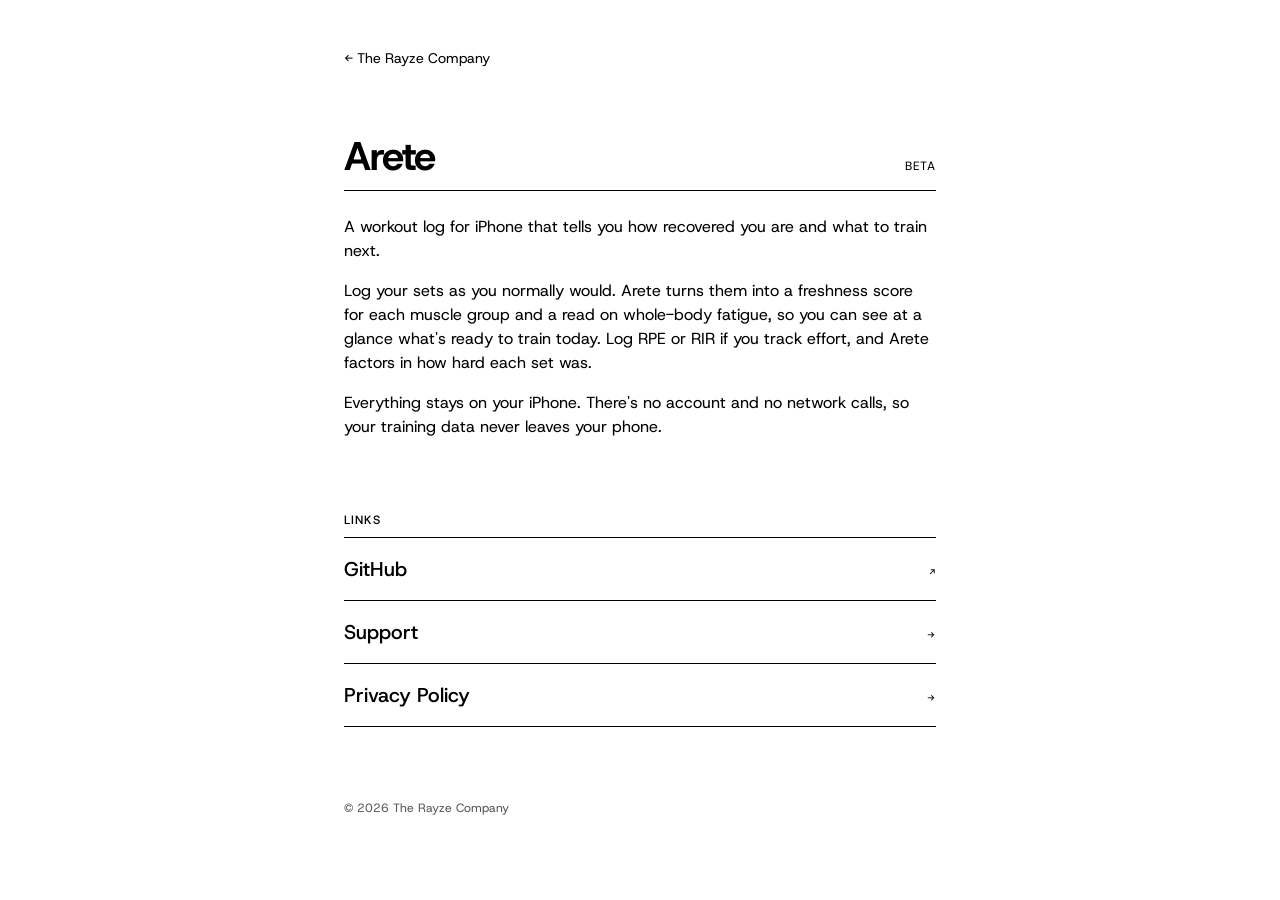
==== products/arete/index.html @ 9f1c04f3 "Center logo, add Arete page, Pure Poker Simulator and Trickster Co-Authored-By: Claude Opus 5.5 <nor" ====
<!DOCTYPE html>
<html lang="en">
<head>
  <meta charset="UTF-8">
  <meta name="viewport" content="width=device-width, initial-scale=1.0">
  <title>Arete · The Rayze Company</title>
  <meta name="description" content="Arete is a workout log for iPhone that tells you how recovered you are and what to train next.">
  <link rel="icon" href="/logo.png">
  <link rel="preconnect" href="https://fonts.googleapis.com">
  <link rel="preconnect" href="https://fonts.gstatic.com" crossorigin>
  <link href="https://fonts.googleapis.com/css2?family=Host+Grotesk:wght@400;500;700&display=swap" rel="stylesheet">
  <link rel="stylesheet" href="/style.css">
</head>
<body>
  <main>

    <a class="back" href="/">← The Rayze Company</a>

    <header class="product-head">
      <h1>Arete</h1>
      <span class="tag">Beta</span>
    </header>

    <!-- DESCRIPTION: one <p> per paragraph -->
    <div class="about">
      <p>A workout log for iPhone that tells you how recovered you are and what to train next.</p>
      <p>Log your sets as you normally would. Arete turns them into a freshness score for each muscle group and a read on whole-body fatigue, so you can see at a glance what's ready to train today. Log RPE or RIR if you track effort, and Arete factors in how hard each set was.</p>
      <p>Everything stays on your iPhone. There's no account and no network calls, so your training data never leaves your phone.</p>
    </div>

    <!-- LINKS: copy one <li>...</li> block to add a link -->
    <section>
      <h2>Links</h2>
      <ul>
        <li>
          <a class="name" href="https://github.com/rayzecompany/arete" target="_blank" rel="noopener">GitHub</a>
          <span class="tag">↗</span>
        </li>
        <li>
          <a class="name" href="/arete/">Support</a>
          <span class="tag">→</span>
        </li>
        <li>
          <a class="name" href="/arete/privacy.html">Privacy Policy</a>
          <span class="tag">→</span>
        </li>
      </ul>
    </section>

    <footer>© 2026 The Rayze Company</footer>

  </main>
</body>
</html>
---- style.css ----
/* Shared styles for every page on the site. */

* { margin: 0; padding: 0; box-sizing: border-box; }

body {
  background: #fff;
  color: #000;
  font-family: "Host Grotesk", Helvetica, Arial, sans-serif;
  font-size: 16px;
  line-height: 1.5;
  -webkit-font-smoothing: antialiased;
}

a { color: #000; text-decoration: none; }
a:hover { text-decoration: underline; }

main {
  max-width: 640px;
  margin: 0 auto;
  padding: 0 24px 64px;
}

/* Homepage: logo centred on screen, name underneath */
.hero {
  min-height: 80vh;
  min-height: 80svh;
  display: flex;
  flex-direction: column;
  align-items: center;
  justify-content: center;
  gap: 20px;
  text-align: center;
}
.hero img { width: 420px; max-width: 80vw; height: auto; display: block; }
.hero p { font-size: 18px; font-weight: 500; letter-spacing: -0.01em; }

/* Sections and lists */
section { margin-top: 72px; }
.hero + section { margin-top: 0; }

h2 {
  font-size: 12px;
  font-weight: 500;
  text-transform: uppercase;
  letter-spacing: 0.08em;
  padding-bottom: 8px;
  border-bottom: 1px solid #000;
}

ul { list-style: none; }

li {
  display: flex;
  justify-content: space-between;
  align-items: baseline;
  gap: 16px;
  padding: 16px 0;
  border-bottom: 1px solid #000;
}

.name { font-size: 20px; font-weight: 500; }
.desc { font-size: 14px; color: #555; }
.tag  { font-size: 12px; text-transform: uppercase; letter-spacing: 0.08em; white-space: nowrap; }

footer {
  margin-top: 72px;
  font-size: 12px;
  color: #555;
}

/* Product pages */
.back { display: inline-block; margin-top: 48px; font-size: 14px; }
.product-head {
  display: flex;
  justify-content: space-between;
  align-items: baseline;
  gap: 16px;
  margin-top: 64px;
  padding-bottom: 12px;
  border-bottom: 1px solid #000;
}
.product-head h1 { font-size: 40px; font-weight: 700; letter-spacing: -0.03em; line-height: 1.1; }
.about { margin-top: 24px; }
.about p + p { margin-top: 16px; }
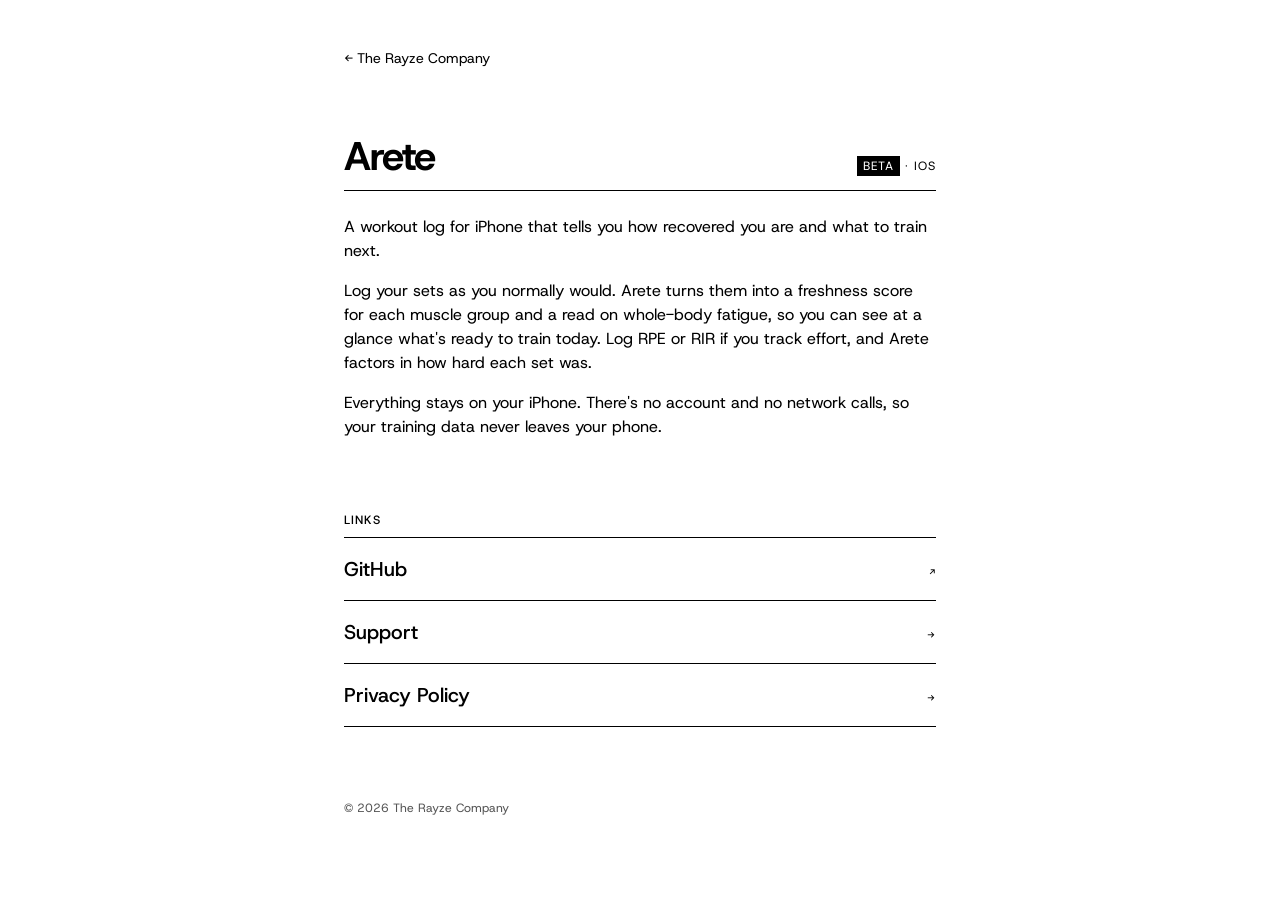
==== commit 78824c10: "Highlight time tags, use slash for platforms, add iOS tag to Arete Co-Authored-By: Claude Opus 5.5 <" ====
--- a/products/arete/index.html
+++ b/products/arete/index.html
@@ -18,7 +18,7 @@
 
     <header class="product-head">
       <h1>Arete</h1>
-      <span class="tag">Beta</span>
+      <span class="tag"><span class="status">Beta</span> · iOS</span>
     </header>
 
     <!-- DESCRIPTION: one <p> per paragraph -->
--- a/style.css
+++ b/style.css
@@ -22,16 +22,17 @@
 
 /* Homepage: logo centred on screen, name underneath */
 .hero {
-  min-height: 80vh;
-  min-height: 80svh;
+  min-height: 55vh;
+  min-height: 55svh;
   display: flex;
   flex-direction: column;
   align-items: center;
   justify-content: center;
-  gap: 20px;
+  gap: 16px;
+  padding-top: 24px;
   text-align: center;
 }
-.hero img { width: 420px; max-width: 80vw; height: auto; display: block; }
+.hero img { width: 320px; max-width: 65vw; height: auto; display: block; }
 .hero p { font-size: 18px; font-weight: 500; letter-spacing: -0.01em; }
 
 /* Sections and lists */
@@ -61,6 +62,8 @@
 .name { font-size: 20px; font-weight: 500; }
 .desc { font-size: 14px; color: #555; }
 .tag  { font-size: 12px; text-transform: uppercase; letter-spacing: 0.08em; white-space: nowrap; }
+/* Time tags (Beta, Coming soon): white text on black. Platforms stay plain, e.g. Mac/Windows. */
+.status { background: #000; color: #fff; padding: 2px 6px; }
 
 footer {
   margin-top: 72px;
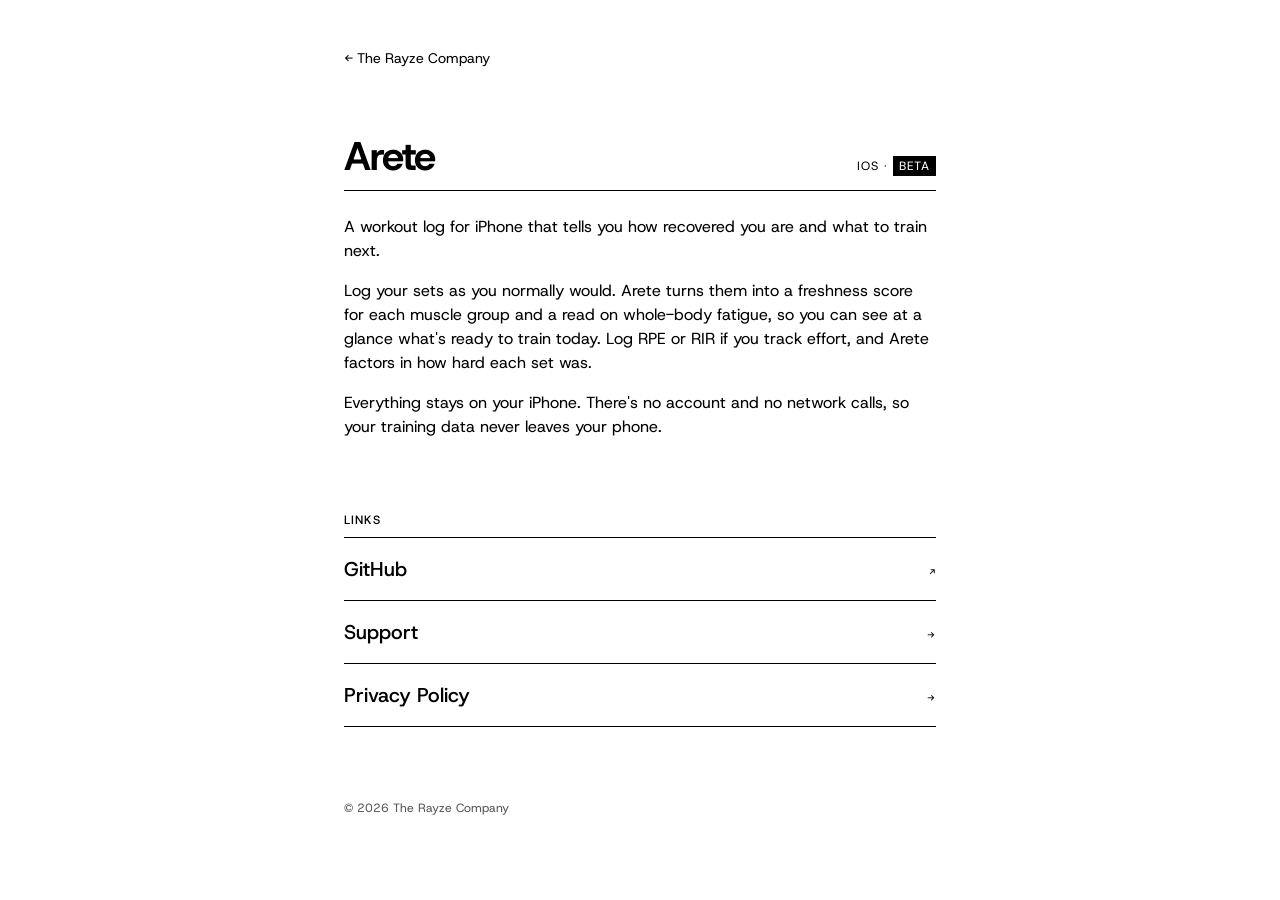
==== commit 2e8b6247: "Put platform before time tag on Arete Co-Authored-By: Claude Opus 5.5 <noreply@anthropic.com> Claude" ====
--- a/products/arete/index.html
+++ b/products/arete/index.html
@@ -18,7 +18,7 @@
 
     <header class="product-head">
       <h1>Arete</h1>
-      <span class="tag"><span class="status">Beta</span> · iOS</span>
+      <span class="tag">iOS · <span class="status">Beta</span></span>
     </header>
 
     <!-- DESCRIPTION: one <p> per paragraph -->
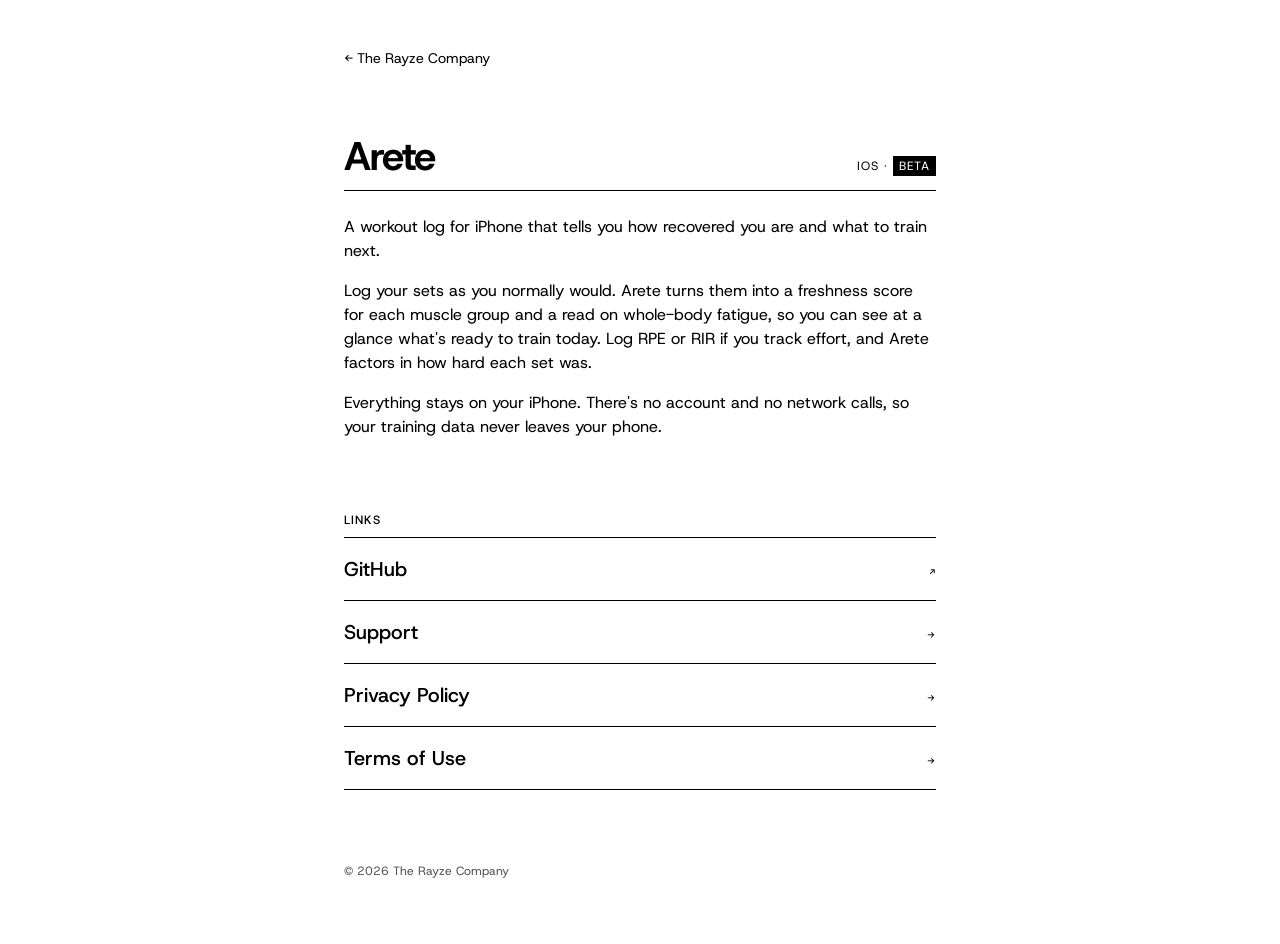
==== commit c12d5b11: "Move Arete support, privacy and terms into the Rayze site Co-Authored-By: Claude Opus 5.5 <noreply@a" ====
--- a/products/arete/index.html
+++ b/products/arete/index.html
@@ -44,6 +44,10 @@
           <a class="name" href="/arete/privacy.html">Privacy Policy</a>
           <span class="tag">→</span>
         </li>
+        <li>
+          <a class="name" href="/arete/terms.html">Terms of Use</a>
+          <span class="tag">→</span>
+        </li>
       </ul>
     </section>
 
--- a/style.css
+++ b/style.css
@@ -85,3 +85,15 @@
 .product-head h1 { font-size: 40px; font-weight: 700; letter-spacing: -0.03em; line-height: 1.1; }
 .about { margin-top: 24px; }
 .about p + p { margin-top: 16px; }
+
+/* Text pages (support, privacy, terms) */
+.meta { margin-top: 12px; font-size: 14px; color: #555; }
+.prose { margin-top: 32px; }
+.prose h2 { margin-top: 48px; margin-bottom: 16px; }
+.prose p + p, .prose p + ul, .prose ul + p { margin-top: 12px; }
+.prose a { text-decoration: underline; text-underline-offset: 2px; }
+.prose ul { list-style: disc; padding-left: 20px; }
+.prose li { display: list-item; padding: 2px 0; border: 0; }
+.page-links { margin-top: 72px; padding-top: 16px; border-top: 1px solid #000; font-size: 14px; }
+.page-links a + a::before { content: "·"; margin: 0 8px; color: #555; display: inline-block; }
+.page-links + footer { margin-top: 16px; }
